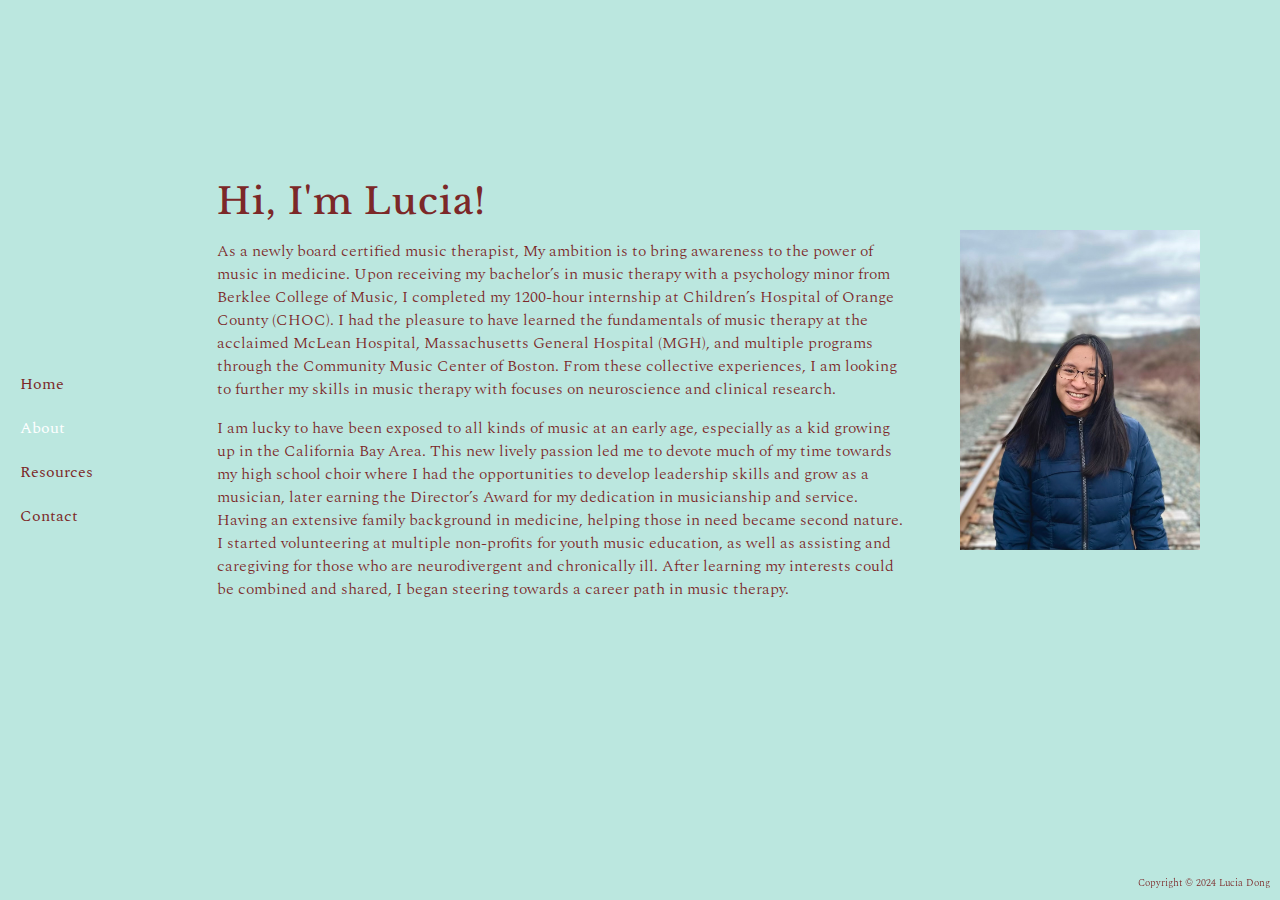
==== pages/about.html @ 801e8494 "about" ====
<!doctype html>
<!--[if lt IE 7]>      <html class="no-js lt-ie9 lt-ie8 lt-ie7" lang=""> <![endif]-->
<!--[if IE 7]>         <html class="no-js lt-ie9 lt-ie8" lang=""> <![endif]-->
<!--[if IE 8]>         <html class="no-js lt-ie9" lang=""> <![endif]-->
<!--[if gt IE 8]><!--> <html class="no-js" lang=""> <!--<![endif]-->
<head>
  <meta charset="utf-8">
  <meta http-equiv="X-UA-Compatible" content="IE=edge,chrome=1">
  <title>Lucia Dong</title>
  <meta name="description" content="">
  <meta name="viewport" content="width=device-width, initial-scale=1">
  
  <link href="https://fonts.gstatic.com">
  <link href="https://fonts.googleapis.com/css2?family=Spectral:ital,wght@0,200;0,300;0,400;0,500;0,600;0,700;1,200;1,300;1,400;1,500;1,600;1,700&display=swap" rel="stylesheet">
  <link href="https://fonts.googleapis.com/css2?family=Libre+Baskerville:ital,wght@0,400;0,700;1,400&display=swap" rel="stylesheet">
  <link rel="stylesheet" href="../css/style.css">
  <link rel="stylesheet" href="../css/variables.css">
  <link rel="stylesheet" href="../css/responsive.css">
  <link rel="shortcut icon" href="../img/faviconl.png">
  
  <script src="../js/vendor/modernizr-2.8.3-respond-1.4.2.min.js"></script>
</head>
<body id="color-2">
  <!--[if lt IE 8]>
    <p class="browserupgrade">You are using an <strong>outdated</strong> browser. Please <a href="http://browsehappy.com/">upgrade your browser</a> to improve your experience.</p>
    <![endif]-->
    <!--Navigation-->
    <div class="nav-bar" id="nav-2">
      <div id="uno">
        <a href="../index.html">Home</a>
      </div>
      <div id="dos">
        <a href="./about.html" class="a-selected">About</a>
      </div>
      <div id="tres">
        <a href="./resources.html">Resources</a>
      </div>
      <div id="cuatro">
        <a href="./contact.html">Contact</a>
      </div>
    </div>
    
    <!--Pages-->
    <div class="page" id="p2">
      <div class="about-container">
        <div class="left-text">
          <h4>Hi, I'm Lucia!</h4>
          <p>
            As a newly board certified music therapist, My ambition is to bring awareness to the power of music in medicine. Upon receiving my bachelor’s in music therapy with a psychology minor from Berklee College of Music, I completed my 1200-hour internship at Children’s Hospital of Orange County (CHOC). I had the pleasure to have learned the fundamentals of music therapy at the acclaimed McLean Hospital, Massachusetts General Hospital (MGH), and multiple programs through the Community Music Center of Boston. From these collective experiences, I am looking to further my skills in music therapy with focuses on neuroscience and clinical research.
          </p>
          <p>
            I am lucky to have been exposed to all kinds of music at an early age, especially as a kid growing up in the California Bay Area. This new lively passion led me to devote much of my time towards my high school choir where I had the opportunities to develop leadership skills and grow as a musician, later earning the Director’s Award for my dedication in musicianship and service. Having an extensive family background in medicine, helping those in need became second nature. I started volunteering at multiple non-profits for youth music education, as well as assisting and caregiving for those who are neurodivergent and chronically ill. After learning my interests could be combined and shared, I began steering towards a career path in music therapy.

          </p>
        </div>
        <img src="../img/luciabc.jpg" alt="">
      </div>

      <!-- Footer -->
      <p class="credit">Copyright &copy; 2024 Lucia Dong</p>
    </div>
    
    <!-- Google Analytics: change UA-XXXXX-X to be your site's ID. -->
    <!-- <script>
      (function(b,o,i,l,e,r){b.GoogleAnalyticsObject=l;b[l]||(b[l]=
        function(){(b[l].q=b[l].q||[]).push(arguments)});b[l].l=+new Date;
        e=o.createElement(i);r=o.getElementsByTagName(i)[0];
        e.src='//www.google-analytics.com/analytics.js';
        r.parentNode.insertBefore(e,r)}(window,document,'script','ga'));
        ga('create','UA-XXXXX-X','auto');ga('send','pageview');
      </script> -->
    </body>
    </html>
---- css/style.css ----
* {
  transition: all 500ms ease-out;
  -webkit-transition: all 500ms ease-out;
}

html, body, .page {
  width: 100%;
  height: 100%;
  margin: 0;
  padding: 0;
  transition: all 1s cubic-bezier(0.5, -0.005, 0.2, 1) !important;
  -webkit-transition: all 1s cubic-bezier(0.5, -0.005, 0.2, 1) !important;
  color: #7C2828;
  background-color: white;
  font-family: "Spectral", sans-serif;
  display: flex;
  flex-direction: row;
  font-weight: 300px;
  font-size: 16px;
}

html {
  overflow-x: hidden;
  overflow-y: hidden;
}

.page {
  height: auto;
  overflow-y: auto;
  opacity: 1;
  animation-name: fadeInOpacity;
  animation-iteration-count: 1;
  animation-timing-function: ease-in;
  animation-duration: 0.5s;
}

@keyframes fadeInOpacity {
  0% {
    opacity: 0;
  }
  100% {
    opacity: 1;
  }
}
div {
  display: flex;
}

p, input, textarea {
  font-family: "Spectral", sans-serif;
  font-size: 16px;
  font-weight: 300;
  line-height: 23px;
  margin-bottom: 0px;
}

a {
  text-decoration: none !important;
  color: #7C2828;
  margin: 5px;
  padding: 5px;
}

a:hover {
  color: #fadb76;
}

.a-selected {
  color: white !important;
}

h4 {
  display: flex;
  margin: 0px;
  letter-spacing: 1px;
  font-size: 36px;
  font-family: "Libre Baskerville", sans-serif;
  font-weight: 500;
}

#color-1 {
  background-color: #FAE2CC;
}

#color-2 {
  background-color: #BBE7DF;
}

#color-3 {
  background-color: #D9D5F2;
}

#color-4 {
  background-color: #E9EDD1;
}

.nav-bar {
  flex-direction: column;
  justify-content: center;
  align-items: flex-start;
  height: 100%;
  width: 120px;
}
.nav-bar div {
  margin-left: 10px;
}

#nav-2 {
  background-color: #BBE7DF;
}
#nav-2 a {
  color: #7C2828;
}
#nav-2 a:hover {
  color: #fadb76;
}

#nav-3 {
  background-color: #D9D5F2;
}
#nav-3 a {
  color: #7C2828;
}
#nav-3 a:hover {
  color: #fadb76;
}

#nav-4 {
  background-color: #E9EDD1;
}
#nav-4 a {
  color: #7C2828;
}
#nav-4 a:hover {
  color: #fadb76;
}

.credit {
  margin: 5px;
  font-size: 10px;
}

#p1 {
  flex-direction: column;
  justify-content: center;
  align-items: center;
  background-color: #FAE2CC;
}
#p1 .name-title {
  margin-bottom: 30px;
  font-size: 60px;
  text-transform: uppercase;
  font-family: Montserrat;
}
#p1 .center-box {
  flex-direction: column;
  justify-content: center;
  align-items: center;
  text-align: center;
  width: 550px;
  margin-left: -10%;
}
#p1 .quote-author {
  align-self: flex-end;
}

#p2 {
  flex-direction: row;
  justify-content: flex-start;
  align-items: flex-start;
  padding: 14% 80px 50px 5%;
  background-color: #BBE7DF;
  margin-left: 50px;
}
#p2 .about-container {
  flex-direction: row;
  justify-content: flex-start;
  align-items: center;
}
#p2 .left-text {
  flex-direction: column;
  justify-content: flex-start;
  margin-right: 50px;
  max-width: 900px;
}
#p2 .left-text p {
  text-indent: 0px;
}
#p2 img {
  height: 320px;
  width: 390px;
}
#p2 .credit {
  position: fixed;
  bottom: 0px;
  right: 5px;
}

#p3 {
  flex-direction: column;
  justify-content: flex-start;
  align-items: center;
  padding: 0px 50px 50px 100px;
  background-color: #D9D5F2;
}
#p3 .main-text {
  flex-direction: column;
  max-width: 900px;
  margin-top: 50px;
  margin-bottom: 50px;
}
#p3 a {
  color: #7C2828;
  margin-left: 2px !important;
  padding: 0px !important;
}
#p3 a:hover {
  color: #fadb76;
}
#p3 .photo-gallery {
  width: 80%;
  margin-left: -10%;
  flex-direction: column;
  box-sizing: border-box;
  position: relative;
  /* Add a pointer when hovering over the thumbnail images */
  /* Next & previous buttons */
  /* Position the "next button" to the right */
  /* On hover, add a black background color with a little bit see-through */
  /* Number text (1/3 etc) */
  /* Container for image text */
  /* Container for thumbnail images */
  /* Six columns side by side */
  /* Add a transparency effect for thumnbail images */
}
#p3 .photo-gallery .mySlides {
  display: none;
  text-align: center;
  background-color: #D9D5F2;
  width: 100%;
  height: 500px;
  padding-bottom: 20px;
}
#p3 .photo-gallery .mySlides img {
  height: 100%;
  width: auto;
  max-width: 95%;
  margin-top: 10px;
  margin-bottom: 10px;
}
#p3 .photo-gallery .cursor {
  cursor: pointer;
}
#p3 .photo-gallery .prev, #p3 .photo-gallery .next {
  cursor: pointer;
  position: absolute;
  top: 40%;
  width: auto;
  padding: 10px !important;
  margin-top: -50px;
  color: #7C2828;
  font-weight: bold;
  font-size: 20px;
  border-radius: 5px;
  user-select: none;
  -webkit-user-select: none;
}
#p3 .photo-gallery .next {
  right: 0;
}
#p3 .photo-gallery .prev:hover, #p3 .photo-gallery .next:hover {
  background-color: #da7b2d;
}
#p3 .photo-gallery #numbertext {
  color: #7C2828;
  font-size: 12px;
  margin-right: 15px;
  width: 50px;
}
#p3 .photo-gallery .caption-container {
  flex-direction: row;
  justify-content: flex-start;
  align-items: center;
  background-color: #D9D5F2;
  padding: 10px 15px;
  color: #7C2828;
}
#p3 .photo-gallery .caption-container #caption {
  margin: 0px;
  flex-direction: column;
}
#p3 .photo-gallery .caption-container #caption p {
  margin: 0px;
  margin-bottom: 5px;
}
#p3 .photo-gallery .row {
  width: 100%;
  display: flex;
  margin-top: 10px;
  flex-direction: row;
  justify-content: center;
  background-color: #D9D5F2;
}
#p3 .photo-gallery .row:after {
  content: "";
  display: table;
  clear: both;
}
#p3 .photo-gallery .column {
  float: left;
  padding: 0px 10px;
  height: 50px;
  display: flex;
  flex-direction: row;
  justify-content: center;
  align-items: center;
}
#p3 .photo-gallery .column img {
  height: 100%;
  width: auto;
}
#p3 .photo-gallery .demo {
  opacity: 0.6;
}
#p3 .photo-gallery .active, #p3 .photo-gallery .demo:hover {
  opacity: 1;
}

#p4 {
  flex-direction: column;
  justify-content: center;
  align-items: center;
  background-color: #E9EDD1;
}
#p4 .center-box {
  flex-direction: column;
  justify-content: center;
  align-items: center;
  text-align: center;
  width: 650px;
  margin-left: -5%;
}
#p4 h4 {
  margin-bottom: 20px;
}
#p4 .contact-text {
  display: flex;
  flex-direction: column;
  text-align: left;
  margin-top: 10px;
  margin-bottom: 20px;
}
#p4 form {
  display: flex;
  flex-direction: column;
  justify-content: center;
  align-items: flex-start;
  width: 90%;
}
#p4 .form-group {
  display: flex;
  flex-direction: column;
  align-items: flex-start;
  margin-bottom: 25px;
  width: 100%;
}
#p4 #form-horizontal {
  display: flex;
  flex-direction: row;
  align-items: center;
  justify-content: flex-start;
}
#p4 #form-horizontal label {
  margin-bottom: 0px;
}
#p4 label {
  width: 50px;
  margin-bottom: 5px;
  margin-right: 5px;
  text-align: left !important;
}
#p4 .form-control {
  padding: 10px 7px;
  text-transform: none;
  background-color: white;
}
#p4 input, #p4 textarea {
  border: solid 1px #7C2828;
  border-radius: 5px;
  background-color: white;
  color: #000000;
  font-size: 15px !important;
}
#p4 input {
  height: 10px;
  width: 250px;
  outline: none;
}
#p4 textarea {
  padding: 7px !important;
  width: 100% !important;
  min-height: 100px;
  max-height: 200px;
  outline: none;
}
#p4 input::selection, #p4 textarea::selection {
  background-color: #7C2828;
  color: #fff;
}
#p4 .btn {
  align-self: flex-start;
  display: flex;
  flex-direction: column;
  justify-content: center;
  align-items: center;
  height: 30px;
  width: 90px;
  margin-top: 10px;
  margin-bottom: 20px;
  border: none;
  border-radius: 10px;
  background-color: #7C2828;
  color: #fff;
  font-size: 14px;
  text-transform: none;
}
#p4 .btn:hover {
  cursor: pointer;
  border: 0px;
  background-color: #fadb76;
  color: #b8a07e;
}

/*# sourceMappingURL=style.css.map */
---- css/variables.css ----
/*# sourceMappingURL=variables.css.map */
---- css/responsive.css ----
@media (min-width: 1500px) {
  .nav-bar {
    width: 150px;
  }

  a {
    font-size: 24px;
  }

  p {
    font-size: 24px;
    line-height: 36px;
  }

  #p2 img {
    width: 400px;
    height: 490px;
  }
}
@media (max-width: 920px) {
  #p2 img {
    width: 240px;
    height: 295px;
  }
}
@media (max-width: 820px) {
  body {
    flex-direction: column;
    justify-content: flex-start;
    align-items: flex-start;
    overflow-y: auto;
    overflow-x: hidden;
    height: auto;
  }

  .page {
    overflow-y: visible;
  }

  .nav-bar {
    flex-direction: row;
    justify-content: center;
    align-items: center;
    height: 70px;
    width: 100%;
  }
  .nav-bar div {
    margin-left: 0px;
  }

  #p1 .center-box {
    margin-top: -50px;
    margin-left: 0px;
  }

  #p2 {
    padding: 8% 50px 50px 12%;
  }
  #p2 .left-text {
    flex-direction: column;
    justify-content: flex-start;
    width: 45%;
    margin-right: 60px;
  }
  #p2 .left-text p {
    text-indent: 0px;
  }

  #p3 {
    padding: 8% 50px 50px 12%;
  }
  #p3 .main-text {
    width: 80%;
  }
  #p3 .photo-gallery .column {
    width: auto;
  }

  #p4 .center-box {
    margin-top: 50px;
    margin-left: 0px;
  }
}
@media (max-width: 750px) {
  div {
    flex-shrink: 0;
  }

  a, p {
    font-size: 14px;
  }

  h4 {
    font-size: 24px;
  }

  #p1 {
    height: 80%;
  }
  #p1 .center-box {
    width: 250px;
  }
  #p1 .name-title {
    font-size: 36px;
  }
  #p1 .quote-author {
    align-self: center;
  }

  #p2 {
    flex-direction: column;
    justify-content: flex-start;
    align-items: center;
    padding: 0px 50px 0px 0px;
    margin-left: 0px;
  }
  #p2 .about-container {
    flex-direction: column;
    align-items: center;
    margin-top: 10px;
  }
  #p2 .left-text {
    flex-direction: column;
    justify-content: flex-start;
    width: 80%;
    margin: 0px 50px 20px 50px;
  }
  #p2 .left-text p {
    text-indent: 0px;
  }
  #p2 .credit {
    position: static;
    margin-top: 50px;
  }

  #p3 {
    padding: 0px 50px 0px 0px;
  }
  #p3 .main-text {
    margin-top: 0px;
  }
  #p3 .photo-gallery {
    margin-left: 0px;
    margin-bottom: 20px;
  }
  #p3 .photo-gallery .mySlides {
    height: 300px;
  }
  #p3 .photo-gallery #numbertext {
    width: 25px;
  }
  #p3 .photo-gallery #caption {
    width: 90%;
  }

  #p4 {
    height: 80%;
  }
  #p4 .center-box {
    width: 250px;
  }
}

/*# sourceMappingURL=responsive.css.map */
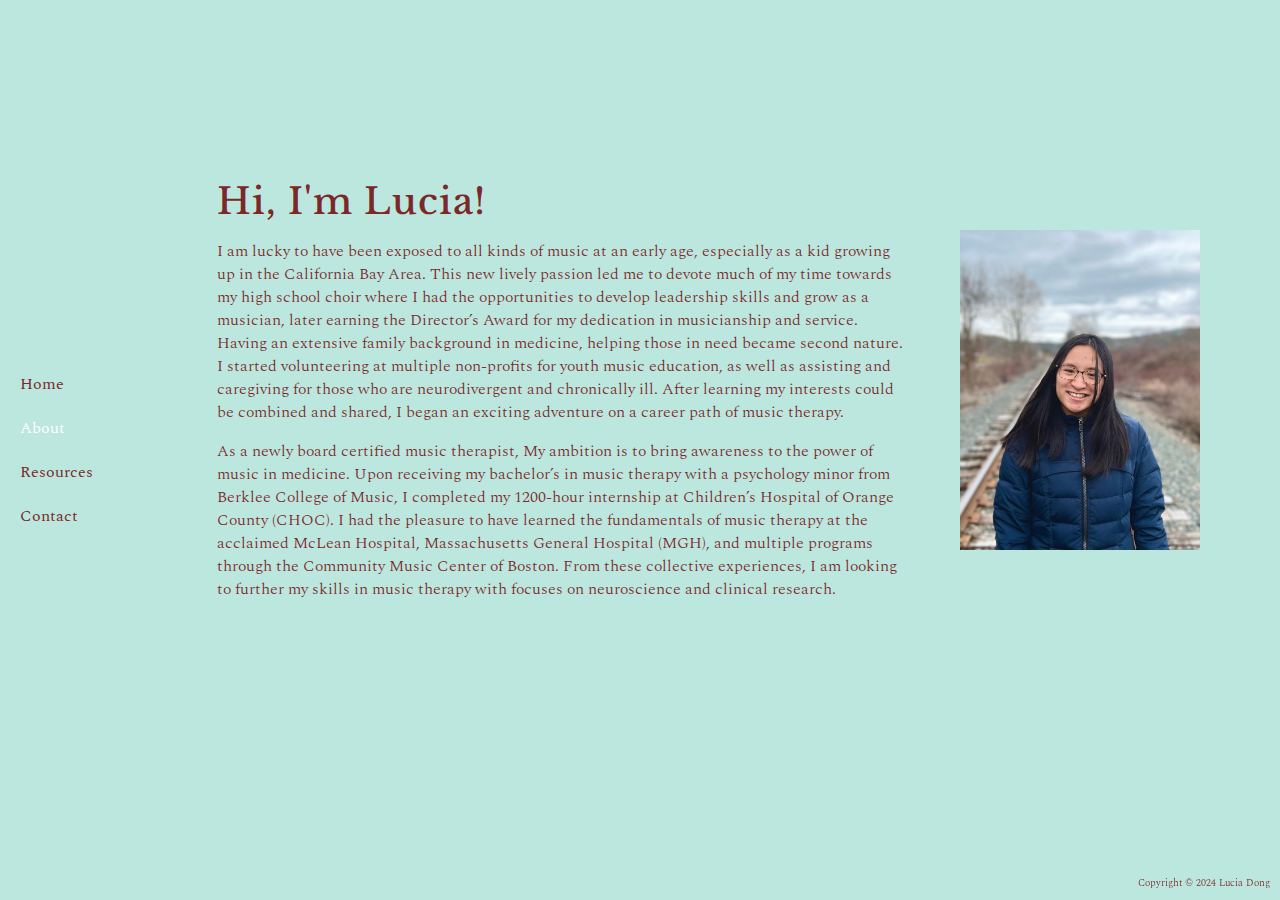
==== commit 5c62e1b3: "format" ====
--- a/pages/about.html
+++ b/pages/about.html
@@ -46,10 +46,10 @@
         <div class="left-text">
           <h4>Hi, I'm Lucia!</h4>
           <p>
-            As a newly board certified music therapist, My ambition is to bring awareness to the power of music in medicine. Upon receiving my bachelor’s in music therapy with a psychology minor from Berklee College of Music, I completed my 1200-hour internship at Children’s Hospital of Orange County (CHOC). I had the pleasure to have learned the fundamentals of music therapy at the acclaimed McLean Hospital, Massachusetts General Hospital (MGH), and multiple programs through the Community Music Center of Boston. From these collective experiences, I am looking to further my skills in music therapy with focuses on neuroscience and clinical research.
+            I am lucky to have been exposed to all kinds of music at an early age, especially as a kid growing up in the California Bay Area. This new lively passion led me to devote much of my time towards my high school choir where I had the opportunities to develop leadership skills and grow as a musician, later earning the Director’s Award for my dedication in musicianship and service. Having an extensive family background in medicine, helping those in need became second nature. I started volunteering at multiple non-profits for youth music education, as well as assisting and caregiving for those who are neurodivergent and chronically ill. After learning my interests could be combined and shared, I began an exciting adventure on a career path of music therapy.
           </p>
           <p>
-            I am lucky to have been exposed to all kinds of music at an early age, especially as a kid growing up in the California Bay Area. This new lively passion led me to devote much of my time towards my high school choir where I had the opportunities to develop leadership skills and grow as a musician, later earning the Director’s Award for my dedication in musicianship and service. Having an extensive family background in medicine, helping those in need became second nature. I started volunteering at multiple non-profits for youth music education, as well as assisting and caregiving for those who are neurodivergent and chronically ill. After learning my interests could be combined and shared, I began steering towards a career path in music therapy.
+            As a newly board certified music therapist, My ambition is to bring awareness to the power of music in medicine. Upon receiving my bachelor’s in music therapy with a psychology minor from Berklee College of Music, I completed my 1200-hour internship at Children’s Hospital of Orange County (CHOC). I had the pleasure to have learned the fundamentals of music therapy at the acclaimed McLean Hospital, Massachusetts General Hospital (MGH), and multiple programs through the Community Music Center of Boston. From these collective experiences, I am looking to further my skills in music therapy with focuses on neuroscience and clinical research.
 
           </p>
         </div>
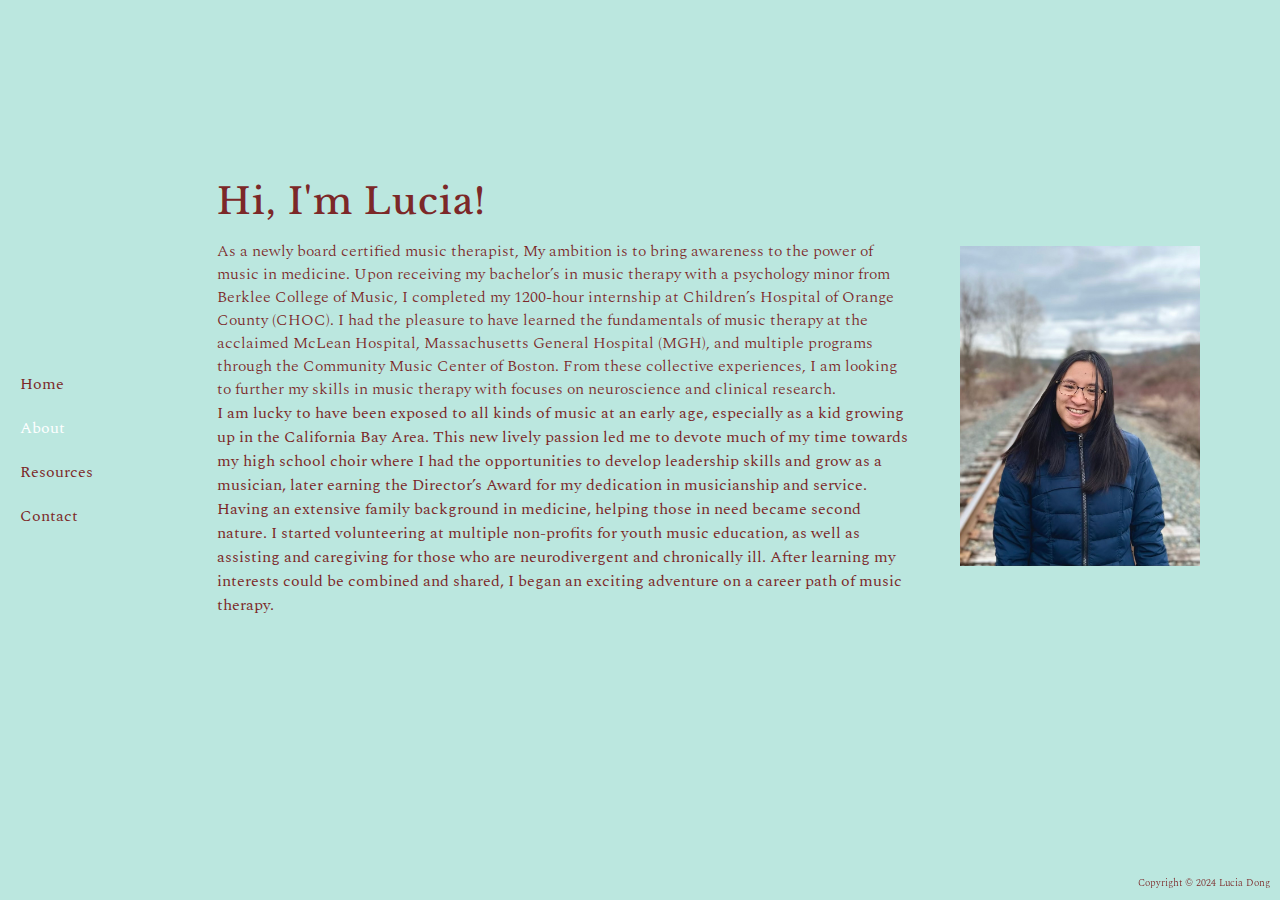
==== commit 66784f44: "format" ====
--- a/pages/about.html
+++ b/pages/about.html
@@ -46,10 +46,11 @@
         <div class="left-text">
           <h4>Hi, I'm Lucia!</h4>
           <p>
-            I am lucky to have been exposed to all kinds of music at an early age, especially as a kid growing up in the California Bay Area. This new lively passion led me to devote much of my time towards my high school choir where I had the opportunities to develop leadership skills and grow as a musician, later earning the Director’s Award for my dedication in musicianship and service. Having an extensive family background in medicine, helping those in need became second nature. I started volunteering at multiple non-profits for youth music education, as well as assisting and caregiving for those who are neurodivergent and chronically ill. After learning my interests could be combined and shared, I began an exciting adventure on a career path of music therapy.
+          As a newly board certified music therapist, My ambition is to bring awareness to the power of music in medicine. Upon receiving my bachelor’s in music therapy with a psychology minor from Berklee College of Music, I completed my 1200-hour internship at Children’s Hospital of Orange County (CHOC). I had the pleasure to have learned the fundamentals of music therapy at the acclaimed McLean Hospital, Massachusetts General Hospital (MGH), and multiple programs through the Community Music Center of Boston. From these collective experiences, I am looking to further my skills in music therapy with focuses on neuroscience and clinical research.
           </p>
+          I am lucky to have been exposed to all kinds of music at an early age, especially as a kid growing up in the California Bay Area. This new lively passion led me to devote much of my time towards my high school choir where I had the opportunities to develop leadership skills and grow as a musician, later earning the Director’s Award for my dedication in musicianship and service. Having an extensive family background in medicine, helping those in need became second nature. I started volunteering at multiple non-profits for youth music education, as well as assisting and caregiving for those who are neurodivergent and chronically ill. After learning my interests could be combined and shared, I began an exciting adventure on a career path of music therapy.
           <p>
-            As a newly board certified music therapist, My ambition is to bring awareness to the power of music in medicine. Upon receiving my bachelor’s in music therapy with a psychology minor from Berklee College of Music, I completed my 1200-hour internship at Children’s Hospital of Orange County (CHOC). I had the pleasure to have learned the fundamentals of music therapy at the acclaimed McLean Hospital, Massachusetts General Hospital (MGH), and multiple programs through the Community Music Center of Boston. From these collective experiences, I am looking to further my skills in music therapy with focuses on neuroscience and clinical research.
+            
 
           </p>
         </div>
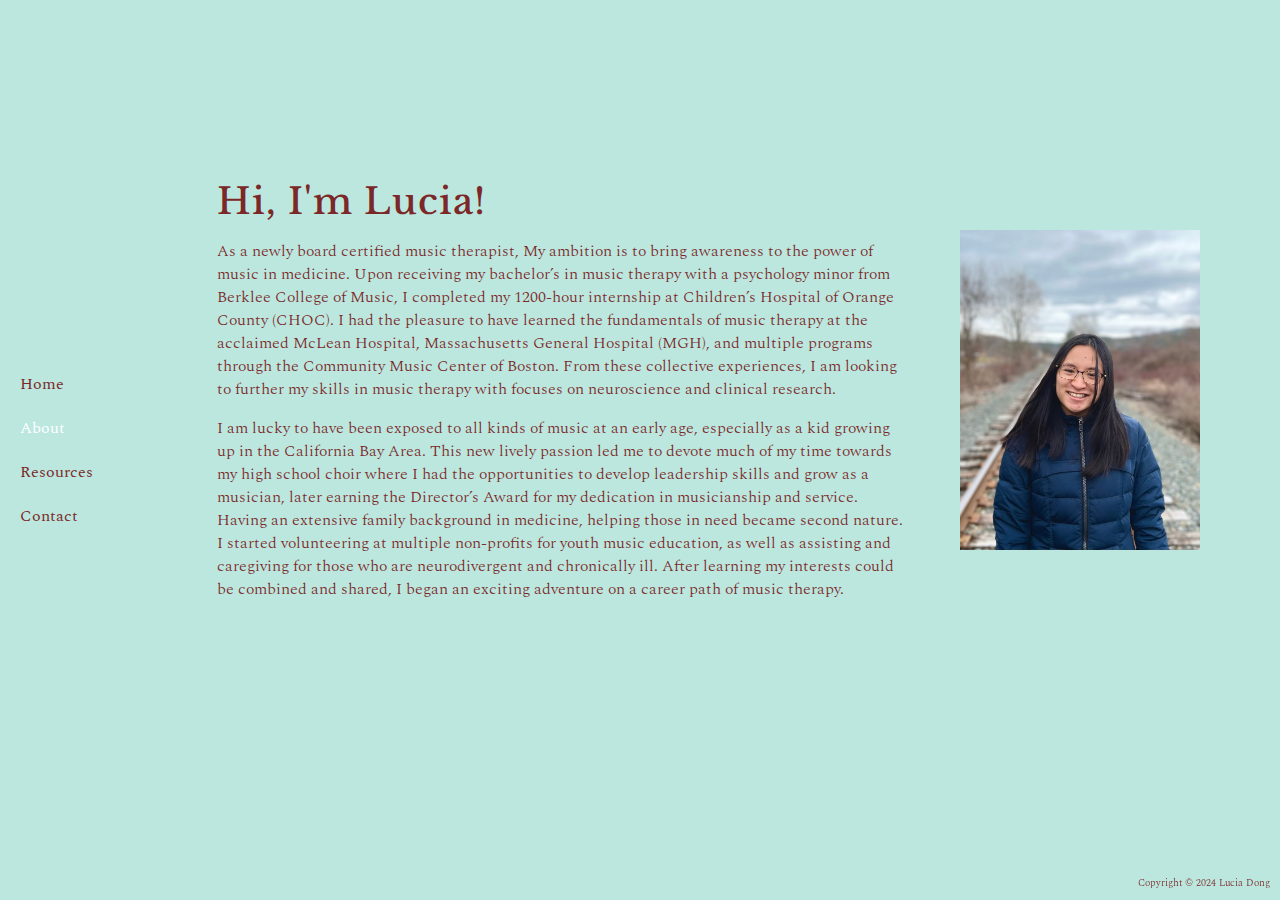
==== commit b1c8aa15: "format" ====
--- a/pages/about.html
+++ b/pages/about.html
@@ -46,12 +46,10 @@
         <div class="left-text">
           <h4>Hi, I'm Lucia!</h4>
           <p>
-          As a newly board certified music therapist, My ambition is to bring awareness to the power of music in medicine. Upon receiving my bachelor’s in music therapy with a psychology minor from Berklee College of Music, I completed my 1200-hour internship at Children’s Hospital of Orange County (CHOC). I had the pleasure to have learned the fundamentals of music therapy at the acclaimed McLean Hospital, Massachusetts General Hospital (MGH), and multiple programs through the Community Music Center of Boston. From these collective experiences, I am looking to further my skills in music therapy with focuses on neuroscience and clinical research.
+            As a newly board certified music therapist, My ambition is to bring awareness to the power of music in medicine. Upon receiving my bachelor’s in music therapy with a psychology minor from Berklee College of Music, I completed my 1200-hour internship at Children’s Hospital of Orange County (CHOC). I had the pleasure to have learned the fundamentals of music therapy at the acclaimed McLean Hospital, Massachusetts General Hospital (MGH), and multiple programs through the Community Music Center of Boston. From these collective experiences, I am looking to further my skills in music therapy with focuses on neuroscience and clinical research.
           </p>
-          I am lucky to have been exposed to all kinds of music at an early age, especially as a kid growing up in the California Bay Area. This new lively passion led me to devote much of my time towards my high school choir where I had the opportunities to develop leadership skills and grow as a musician, later earning the Director’s Award for my dedication in musicianship and service. Having an extensive family background in medicine, helping those in need became second nature. I started volunteering at multiple non-profits for youth music education, as well as assisting and caregiving for those who are neurodivergent and chronically ill. After learning my interests could be combined and shared, I began an exciting adventure on a career path of music therapy.
           <p>
-            
-
+            I am lucky to have been exposed to all kinds of music at an early age, especially as a kid growing up in the California Bay Area. This new lively passion led me to devote much of my time towards my high school choir where I had the opportunities to develop leadership skills and grow as a musician, later earning the Director’s Award for my dedication in musicianship and service. Having an extensive family background in medicine, helping those in need became second nature. I started volunteering at multiple non-profits for youth music education, as well as assisting and caregiving for those who are neurodivergent and chronically ill. After learning my interests could be combined and shared, I began an exciting adventure on a career path of music therapy.
           </p>
         </div>
         <img src="../img/luciabc.jpg" alt="">
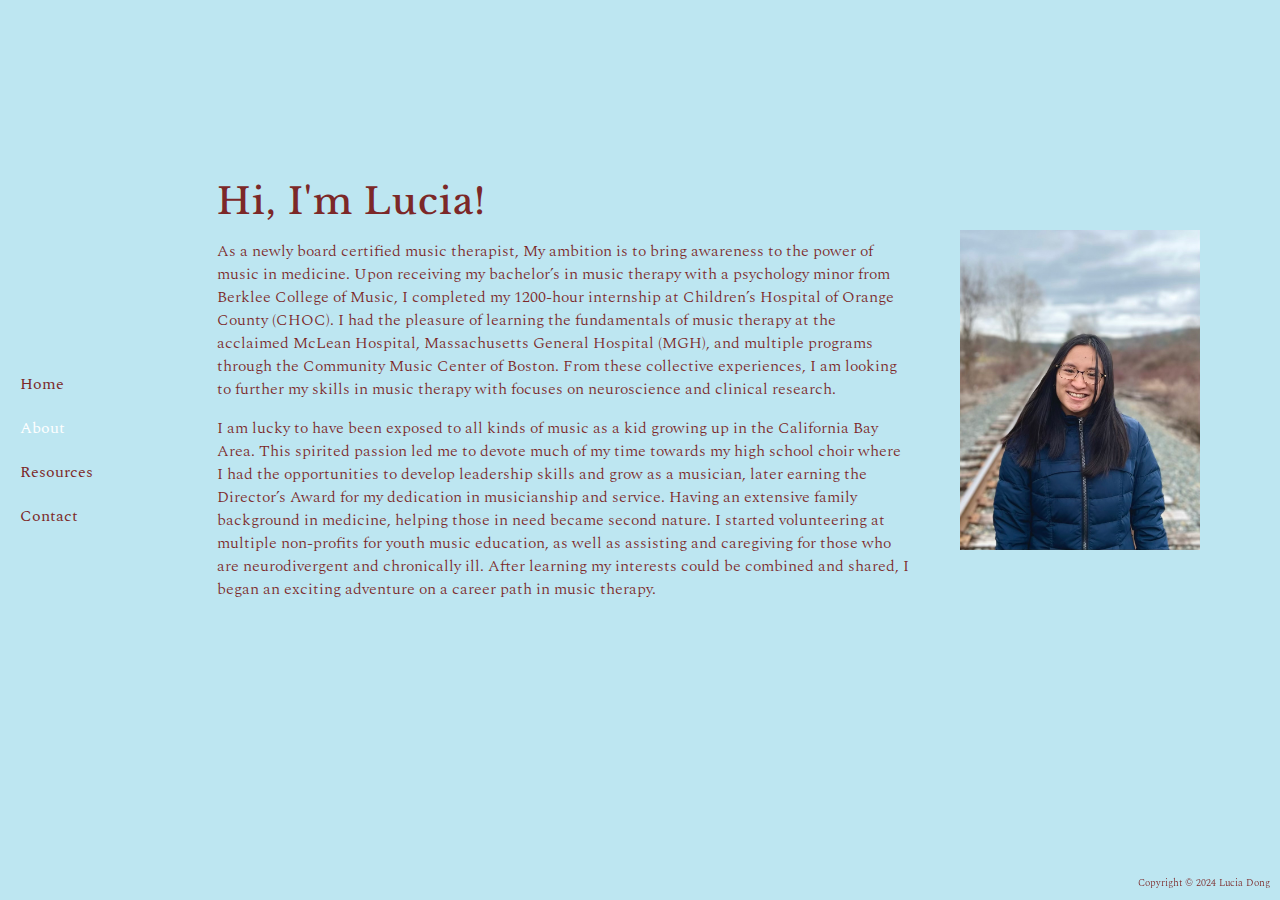
==== commit 230a761c: "update" ====
--- a/pages/about.html
+++ b/pages/about.html
@@ -46,10 +46,10 @@
         <div class="left-text">
           <h4>Hi, I'm Lucia!</h4>
           <p>
-            As a newly board certified music therapist, My ambition is to bring awareness to the power of music in medicine. Upon receiving my bachelor’s in music therapy with a psychology minor from Berklee College of Music, I completed my 1200-hour internship at Children’s Hospital of Orange County (CHOC). I had the pleasure to have learned the fundamentals of music therapy at the acclaimed McLean Hospital, Massachusetts General Hospital (MGH), and multiple programs through the Community Music Center of Boston. From these collective experiences, I am looking to further my skills in music therapy with focuses on neuroscience and clinical research.
+            As a newly board certified music therapist, My ambition is to bring awareness to the power of music in medicine. Upon receiving my bachelor’s in music therapy with a psychology minor from Berklee College of Music, I completed my 1200-hour internship at Children’s Hospital of Orange County (CHOC). I had the pleasure of learning the fundamentals of music therapy at the acclaimed McLean Hospital, Massachusetts General Hospital (MGH), and multiple programs through the Community Music Center of Boston. From these collective experiences, I am looking to further my skills in music therapy with focuses on neuroscience and clinical research.
           </p>
           <p>
-            I am lucky to have been exposed to all kinds of music at an early age, especially as a kid growing up in the California Bay Area. This new lively passion led me to devote much of my time towards my high school choir where I had the opportunities to develop leadership skills and grow as a musician, later earning the Director’s Award for my dedication in musicianship and service. Having an extensive family background in medicine, helping those in need became second nature. I started volunteering at multiple non-profits for youth music education, as well as assisting and caregiving for those who are neurodivergent and chronically ill. After learning my interests could be combined and shared, I began an exciting adventure on a career path of music therapy.
+            I am lucky to have been exposed to all kinds of music as a kid growing up in the California Bay Area. This spirited passion led me to devote much of my time towards my high school choir where I had the opportunities to develop leadership skills and grow as a musician, later earning the Director’s Award for my dedication in musicianship and service. Having an extensive family background in medicine, helping those in need became second nature. I started volunteering at multiple non-profits for youth music education, as well as assisting and caregiving for those who are neurodivergent and chronically ill. After learning my interests could be combined and shared, I began an exciting adventure on a career path in music therapy.
           </p>
         </div>
         <img src="../img/luciabc.jpg" alt="">
--- a/css/style.css
+++ b/css/style.css
@@ -62,7 +62,7 @@
 }
 
 a:hover {
-  color: #fadb76;
+  color: #4fb0fa;
 }
 
 .a-selected {
@@ -83,7 +83,7 @@
 }
 
 #color-2 {
-  background-color: #BBE7DF;
+  background-color: #bde6f1;
 }
 
 #color-3 {
@@ -106,7 +106,7 @@
 }
 
 #nav-2 {
-  background-color: #BBE7DF;
+  background-color: #bde6f1;
 }
 #nav-2 a {
   color: #7C2828;
@@ -122,7 +122,7 @@
   color: #7C2828;
 }
 #nav-3 a:hover {
-  color: #fadb76;
+  color: #4fb0fa;
 }
 
 #nav-4 {
@@ -147,10 +147,10 @@
   background-color: #FAE2CC;
 }
 #p1 .name-title {
-  margin-bottom: 30px;
+  margin-bottom: 0px;
   font-size: 60px;
   text-transform: uppercase;
-  font-family: Montserrat;
+  font-family: Libre Baskerville;
 }
 #p1 .center-box {
   flex-direction: column;
@@ -169,7 +169,7 @@
   justify-content: flex-start;
   align-items: flex-start;
   padding: 14% 80px 50px 5%;
-  background-color: #BBE7DF;
+  background-color: #bde6f1;
   margin-left: 50px;
 }
 #p2 .about-container {
@@ -215,7 +215,7 @@
   padding: 0px !important;
 }
 #p3 a:hover {
-  color: #fadb76;
+  color: #4fb0fa;
 }
 #p3 .photo-gallery {
   width: 80%;
@@ -269,7 +269,7 @@
   right: 0;
 }
 #p3 .photo-gallery .prev:hover, #p3 .photo-gallery .next:hover {
-  background-color: #da7b2d;
+  background-color: #4fb0fa68;
 }
 #p3 .photo-gallery #numbertext {
   color: #7C2828;
@@ -428,7 +428,7 @@
   cursor: pointer;
   border: 0px;
   background-color: #fadb76;
-  color: #b8a07e;
+  color: #7C2828;
 }
 
 /*# sourceMappingURL=style.css.map */
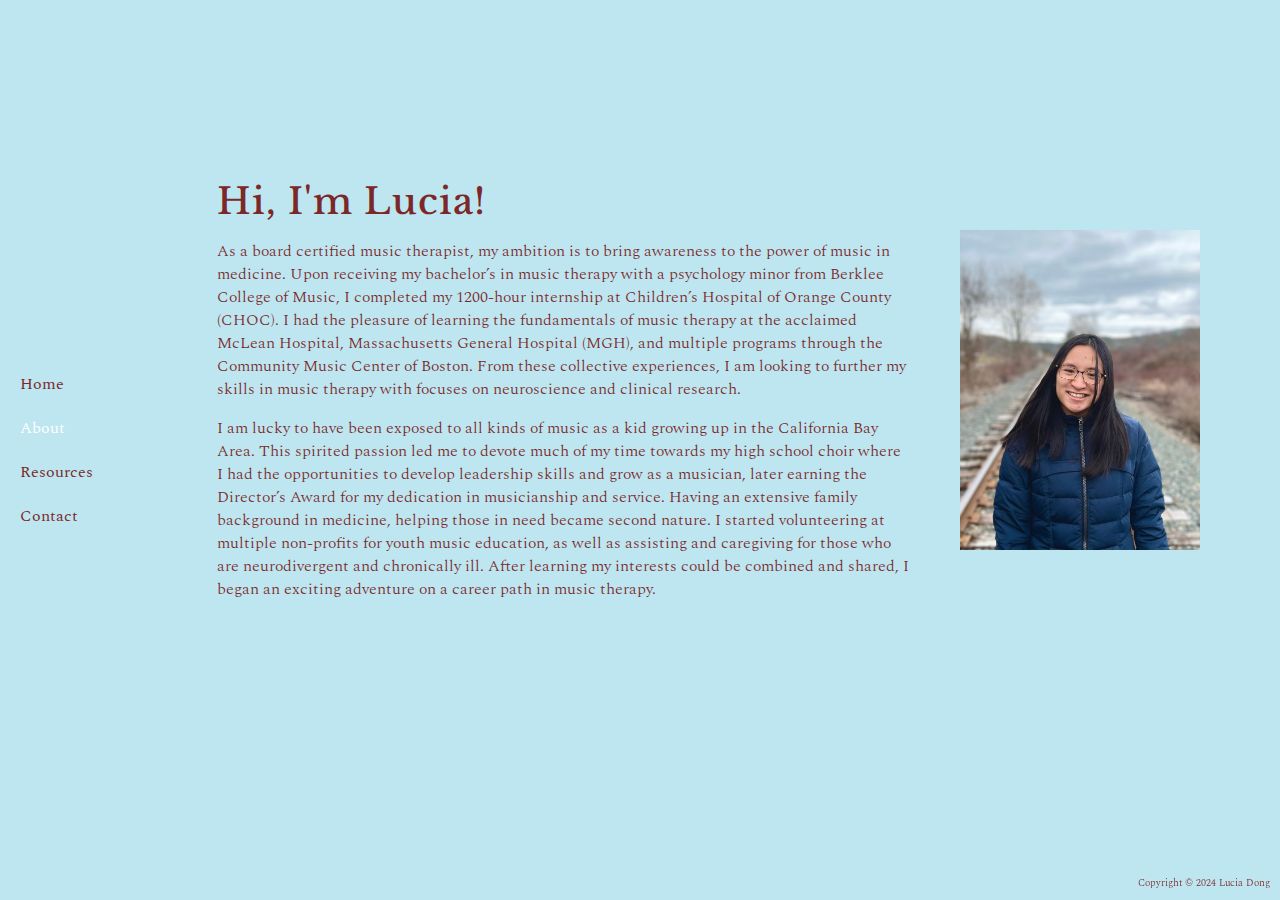
==== commit 9f26b02c: "update" ====
--- a/pages/about.html
+++ b/pages/about.html
@@ -46,7 +46,7 @@
         <div class="left-text">
           <h4>Hi, I'm Lucia!</h4>
           <p>
-            As a newly board certified music therapist, My ambition is to bring awareness to the power of music in medicine. Upon receiving my bachelor’s in music therapy with a psychology minor from Berklee College of Music, I completed my 1200-hour internship at Children’s Hospital of Orange County (CHOC). I had the pleasure of learning the fundamentals of music therapy at the acclaimed McLean Hospital, Massachusetts General Hospital (MGH), and multiple programs through the Community Music Center of Boston. From these collective experiences, I am looking to further my skills in music therapy with focuses on neuroscience and clinical research.
+            As a board certified music therapist, my ambition is to bring awareness to the power of music in medicine. Upon receiving my bachelor’s in music therapy with a psychology minor from Berklee College of Music, I completed my 1200-hour internship at Children’s Hospital of Orange County (CHOC). I had the pleasure of learning the fundamentals of music therapy at the acclaimed McLean Hospital, Massachusetts General Hospital (MGH), and multiple programs through the Community Music Center of Boston. From these collective experiences, I am looking to further my skills in music therapy with focuses on neuroscience and clinical research.
           </p>
           <p>
             I am lucky to have been exposed to all kinds of music as a kid growing up in the California Bay Area. This spirited passion led me to devote much of my time towards my high school choir where I had the opportunities to develop leadership skills and grow as a musician, later earning the Director’s Award for my dedication in musicianship and service. Having an extensive family background in medicine, helping those in need became second nature. I started volunteering at multiple non-profits for youth music education, as well as assisting and caregiving for those who are neurodivergent and chronically ill. After learning my interests could be combined and shared, I began an exciting adventure on a career path in music therapy.
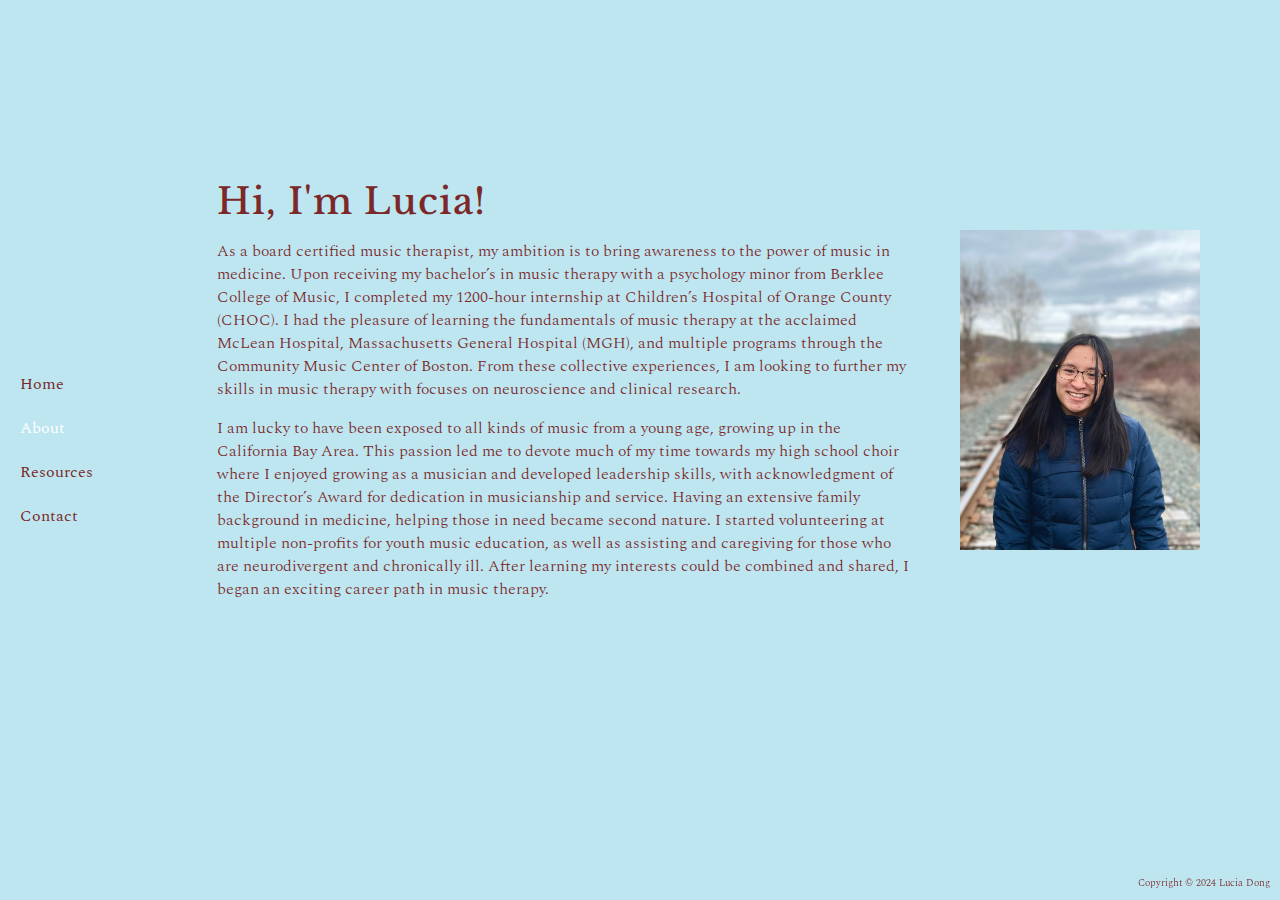
==== commit f077e89f: "update" ====
--- a/pages/about.html
+++ b/pages/about.html
@@ -49,7 +49,7 @@
             As a board certified music therapist, my ambition is to bring awareness to the power of music in medicine. Upon receiving my bachelor’s in music therapy with a psychology minor from Berklee College of Music, I completed my 1200-hour internship at Children’s Hospital of Orange County (CHOC). I had the pleasure of learning the fundamentals of music therapy at the acclaimed McLean Hospital, Massachusetts General Hospital (MGH), and multiple programs through the Community Music Center of Boston. From these collective experiences, I am looking to further my skills in music therapy with focuses on neuroscience and clinical research.
           </p>
           <p>
-            I am lucky to have been exposed to all kinds of music as a kid growing up in the California Bay Area. This spirited passion led me to devote much of my time towards my high school choir where I had the opportunities to develop leadership skills and grow as a musician, later earning the Director’s Award for my dedication in musicianship and service. Having an extensive family background in medicine, helping those in need became second nature. I started volunteering at multiple non-profits for youth music education, as well as assisting and caregiving for those who are neurodivergent and chronically ill. After learning my interests could be combined and shared, I began an exciting adventure on a career path in music therapy.
+            I am lucky to have been exposed to all kinds of music from a young age, growing up in the California Bay Area. This passion led me to devote much of my time towards my high school choir where I enjoyed growing as a musician and developed leadership skills, with acknowledgment of the Director’s Award for dedication in musicianship and service. Having an extensive family background in medicine, helping those in need became second nature. I started volunteering at multiple non-profits for youth music education, as well as assisting and caregiving for those who are neurodivergent and chronically ill. After learning my interests could be combined and shared, I began an exciting career path in music therapy.
           </p>
         </div>
         <img src="../img/luciabc.jpg" alt="">
